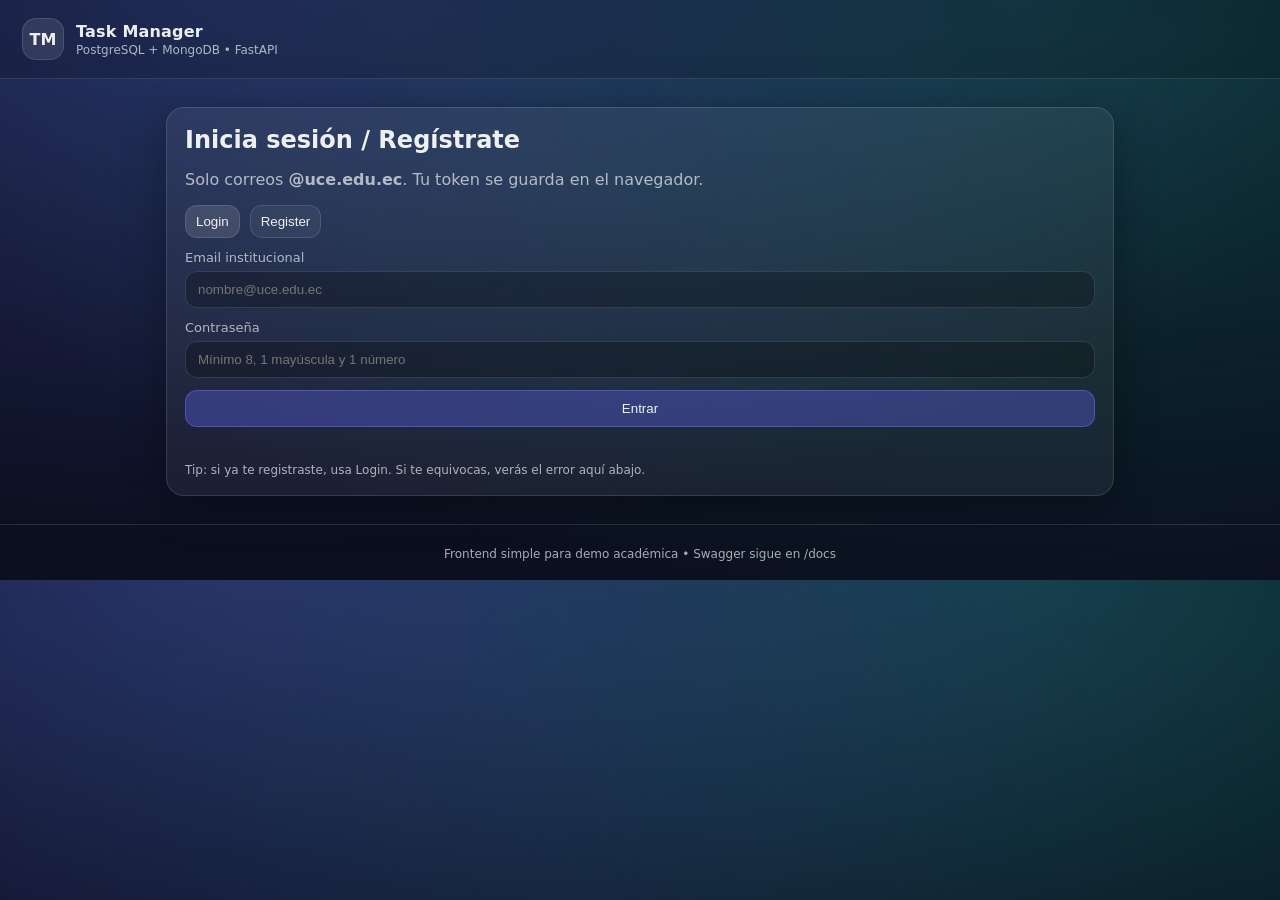
==== frontend/public/index.html @ 1be5b07d "Primer commit - proyecto inicial" ====
<!doctype html>
<!-- Documento HTML5 (doctype corto) -->

<html lang="es">
<!-- Idioma principal del documento: español (mejora accesibilidad/SEO) -->

<head>
  <meta charset="utf-8" />
  <!-- Codificación UTF-8 para soportar caracteres especiales (tildes, ñ, etc.) -->

  <meta name="viewport" content="width=device-width,initial-scale=1" />
  <!-- Hace el layout responsivo en móviles (escala inicial 1) -->

  <title>Task Manager</title>
  <!-- Título que aparece en la pestaña del navegador -->

  <link rel="stylesheet" href="styles.css" />
  <!-- Hoja de estilos principal -->
</head>

<body>
  <header class="topbar">
    <!-- Barra superior fija/encabezado de la app -->

    <div class="brand">
      <!-- Bloque de marca (logo + texto) -->

      <div class="logo">TM</div>
      <!-- Logo simple (iniciales) -->

      <div>
        <div class="title">Task Manager</div>
        <!-- Nombre de la aplicación -->

        <div class="subtitle">PostgreSQL + MongoDB • FastAPI</div>
        <!-- Subtítulo/stack tecnológico -->
      </div>
    </div>

    <div class="right">
      <!-- Área derecha del header (estado de sesión + botón salir) -->

      <div id="whoami" class="whoami"></div>
      <!-- Se llena por JS para mostrar info de sesión (email o "Sesión activa") -->

      <button id="logoutBtn" class="btn ghost hidden">Salir</button>
      <!-- Botón de logout (inicia oculto y se muestra tras login) -->
    </div>
  </header>

  <main class="container">
    <!-- Contenedor principal de la app -->

    <section id="authCard" class="card">
      <!-- Card/Sección de autenticación (login/registro) -->

      <h2>Inicia sesión / Regístrate</h2>
      <p class="muted">Solo correos <b>@uce.edu.ec</b>. Tu token se guarda en el navegador.</p>
      <!-- Mensaje informativo: validación de dominio y persistencia del token en localStorage -->

      <div class="tabs">
        <!-- Tabs para cambiar entre modo Login y Register (controlado por JS) -->

        <button id="tabLogin" class="tab active">Login</button>
        <!-- Tab de login (por defecto activo) -->

        <button id="tabRegister" class="tab">Register</button>
        <!-- Tab de registro -->
      </div>

      <form id="authForm" class="form">
        <!-- Formulario de autenticación; JS intercepta submit para llamar al backend -->

        <label>
          Email institucional
          <input id="email" type="email" placeholder="nombre@uce.edu.ec" required />
          <!-- Input email: required fuerza validación HTML5 básica -->
        </label>

        <label>
          Contraseña
          <input id="password" type="password" placeholder="Mínimo 8, 1 mayúscula y 1 número" required />
          <!-- Input password: required + placeholder con reglas esperadas -->
        </label>

        <button id="authSubmit" class="btn primary" type="submit">Entrar</button>
        <!-- Botón submit; el texto cambia según modo (Entrar / Crear cuenta) por JS -->
      </form>

      <div id="authMsg" class="msg"></div>
      <!-- Contenedor para mostrar mensajes de auth (errores/ok), seteado por JS -->

      <div class="hint">
        Tip: si ya te registraste, usa Login. Si te equivocas, verás el error aquí abajo.
      </div>
      <!-- Ayuda breve para el usuario -->
    </section>

    <section id="appCard" class="card hidden">
      <!-- Card/Sección principal de la app: tareas + reporte
           Inicia oculta (hidden) y se muestra al autenticarse -->

      <div class="row">
        <!-- Cabecera de la sección de tareas: título + acciones -->

        <h2>Mis tareas</h2>

        <div class="row-actions">
            <button id="refreshBtn" class="btn">Actualizar</button>
            <!-- Recarga tareas (GET /tasks) -->

            <button id="reportBtn" class="btn ghost">Ver reporte</button>
            <!-- Carga reporte combinado (GET /reports/tasks-with-last-change) -->

            <button id="printReportBtn" class="btn">Imprimir</button>
            <!-- Imprime el reporte (abre ventana nueva y llama window.print()) -->
        </div>
      </div>

      <form id="createForm" class="form grid">
        <!-- Formulario para crear tareas; JS intercepta submit y hace POST /tasks -->

        <label>
          Título
          <input id="newTitle" type="text" minlength="3" maxlength="80" placeholder="Ej: Entregar proyecto" required />
          <!-- Título con validación HTML: mínimo 3, máximo 80 -->
        </label>

        <label>
          Estado
          <select id="newStatus">
            <option value="PENDING">PENDING</option>
            <option value="IN_PROGRESS">IN_PROGRESS</option>
            <option value="DONE">DONE</option>
          </select>
          <!-- Estado inicial de la tarea (coincide con los Literals del backend) -->
        </label>

        <label class="span2">
          Descripción (opcional)
          <input id="newDesc" type="text" maxlength="300" placeholder="Ej: incluir docker-compose, backups y diagramas" />
          <!-- Descripción opcional (máx 300) -->
        </label>

        <button class="btn primary span2" type="submit">Crear tarea</button>
        <!-- Envía el formulario de creación -->
      </form>

      <div id="appMsg" class="msg"></div>
      <!-- Mensajes generales de la app (creación ok, errores, etc.) -->

      <div class="split">
        <!-- Layout dividido en dos columnas: lista de tareas y reporte -->

        <div>
          <h3 class="h3">Lista</h3>
          <div id="tasksList" class="list"></div>
          <!-- Contenedor donde JS renderiza la lista de tareas -->
        </div>

        <div>
          <h3 class="h3">Reporte combinado</h3>
          <p class="muted small">
            Este reporte mezcla tareas (Postgres) + último cambio (Mongo).
          </p>
          <!-- Descripción del reporte (origen de datos) -->

          <div id="reportBox" class="report"></div>
          <!-- Contenedor donde JS renderiza el reporte como tabla -->
        </div>
      </div>
    </section>
  </main>

  <footer class="footer">
    <!-- Pie de página simple -->

    <span class="muted small">Frontend simple para demo académica • Swagger sigue en /docs</span>
    <!-- Nota: la documentación del backend está disponible en /docs -->
  </footer>

  <script src="app.js"></script>
  <!-- Carga el script principal del frontend (maneja auth, tareas, reporte, etc.) -->
</body>
</html>
---- frontend/public/styles.css ----
:root {
  /* Variables CSS (design tokens) para mantener colores/sombras consistentes en toda la UI */
  --bg: #0b1020;                         /* Color base de fondo */
  --card: rgba(255,255,255,0.06);        /* Fondo semitransparente para cards */
  --card2: rgba(255,255,255,0.08);       /* Variante un poco más visible para items */
  --text: rgba(255,255,255,0.92);        /* Color principal del texto */
  --muted: rgba(255,255,255,0.65);       /* Texto secundario/atenuado */
  --border: rgba(255,255,255,0.12);      /* Color de bordes/lineas */
  --danger: #ff4d6d;                     /* Color para error/peligro */
  --ok: #34d399;                         /* Color para éxito/ok */
  --shadow: 0 12px 40px rgba(0,0,0,0.35);/* Sombra estándar para elevar cards */
}

* { box-sizing: border-box; }
/* box-sizing global para que padding/border no rompan anchos (más fácil maquetar) */

body {
  margin: 0; /* Elimina márgenes por defecto del navegador */
  font-family: ui-sans-serif, system-ui, -apple-system, Segoe UI, Roboto, Arial; /* Stack tipográfico moderno */
  background: radial-gradient(1200px 600px at 20% -10%, rgba(99,102,241,0.35), transparent),
              radial-gradient(1200px 600px at 80% 0%, rgba(16,185,129,0.25), transparent),
              var(--bg);
  /* Fondo: dos gradientes radiales decorativos + color base */
  color: var(--text); /* Color de texto global */
}

.topbar {
  display:flex; /* Layout horizontal */
  align-items:center; /* Centra verticalmente */
  justify-content:space-between; /* Separación marca izquierda vs acciones derecha */
  padding: 18px 22px; /* Espaciado interno */
  border-bottom: 1px solid var(--border); /* Línea inferior separadora */
  background: rgba(0,0,0,0.18); /* Fondo translúcido */
  backdrop-filter: blur(10px); /* Efecto vidrio (si el navegador lo soporta) */
  position: sticky; /* Se queda pegado arriba al hacer scroll */
  top: 0; /* Punto de anclaje sticky */
}

.brand { display:flex; gap: 12px; align-items:center; }
/* Contenedor marca: logo + textos, con separación y alineación */

.logo {
  width: 42px; height: 42px; /* Tamaño del logo */
  border-radius: 14px;       /* Esquinas redondeadas */
  display:grid; place-items:center; /* Centra contenido con grid */
  background: rgba(255,255,255,0.10); /* Fondo suave */
  border: 1px solid var(--border);    /* Borde sutil */
  font-weight: 800;                   /* Letras gruesas (TM) */
}

.title { font-weight: 800; letter-spacing: 0.2px; }
/* Título fuerte con leve tracking */

.subtitle { font-size: 12px; color: var(--muted); margin-top: 2px; }
/* Subtítulo pequeño y atenuado */

.right { display:flex; gap: 10px; align-items:center; }
/* Zona derecha del topbar: whoami + botón salir */

.whoami { color: var(--muted); font-size: 12px; }
/* Texto de sesión en estilo muted */

.container {
  max-width: 980px; /* Ancho máximo para no estirar demasiado en pantallas grandes */
  margin: 28px auto; /* Centrado con separación superior */
  padding: 0 16px;   /* Padding lateral para móviles */
}

.card {
  background: var(--card);            /* Fondo de card */
  border: 1px solid var(--border);    /* Borde sutil */
  border-radius: 18px;                /* Redondeo */
  padding: 18px;                      /* Espaciado interno */
  box-shadow: var(--shadow);          /* Sombra */
}

h2 { margin: 0 0 10px; }
/* Ajuste de margen para títulos h2 */

.h3 {
  margin: 12px 0 10px;
  font-size: 14px;
  color: var(--muted);
  letter-spacing: .6px;
  text-transform: uppercase;
}
/* Encabezado estilo "sección" (no es h3 semántico, es clase visual) */

.small { font-size: 12px; } /* Texto pequeño */
.muted { color: var(--muted); } /* Texto atenuado */
.hint { margin-top: 10px; color: var(--muted); font-size: 12px; } /* Texto de ayuda */

.tabs { display:flex; gap: 10px; margin: 12px 0; }
/* Contenedor de tabs (login/register) */

.tab {
  padding: 8px 10px;
  border-radius: 12px;
  border: 1px solid var(--border);
  background: rgba(255,255,255,0.06);
  color: var(--text);
  cursor: pointer;
}
/* Botón-tab base */

.tab.active { background: rgba(255,255,255,0.12); }
/* Estado activo del tab */

.form { display:flex; flex-direction: column; gap: 12px; margin-top: 10px; }
/* Formulario vertical por defecto */

.form.grid {
  display:grid;
  grid-template-columns: 1fr 220px;
  gap: 12px;
  align-items: end;
}
/* Formulario tipo grid (título + estado lado a lado; descripción/botón en span) */

label { display:flex; flex-direction: column; gap: 6px; font-size: 13px; color: var(--muted); }
/* Labels: apilan texto + input, y el texto es muted */

input, select {
  padding: 10px 12px;
  border-radius: 12px;
  border: 1px solid var(--border);
  background: rgba(0,0,0,0.25);
  color: var(--text);
  outline: none; /* Quita el outline por defecto (se reemplaza con border-color en focus) */
}

input:focus, select:focus { border-color: rgba(99,102,241,0.7); }
/* Feedback visual al enfocar inputs (borde violeta) */

.btn {
  padding: 10px 12px;
  border-radius: 12px;
  border: 1px solid var(--border);
  background: rgba(255,255,255,0.08);
  color: var(--text);
  cursor: pointer;
}
/* Botón base */

.btn:hover { background: rgba(255,255,255,0.12); }
/* Hover para botones */

.btn.primary { background: rgba(99,102,241,0.35); border-color: rgba(99,102,241,0.55); }
/* Botón principal (acciones importantes) */

.btn.primary:hover { background: rgba(99,102,241,0.50); }
/* Hover del botón principal */

.btn.ghost { background: transparent; }
/* Botón tipo ghost (sin fondo) */

.btn.danger { background: rgba(255,77,109,0.18); border-color: rgba(255,77,109,0.35); }
/* Botón de peligro (ej. eliminar) */

.btn.danger:hover { background: rgba(255,77,109,0.28); }
/* Hover del botón peligro */

.row { display:flex; align-items:center; justify-content:space-between; gap: 12px; }
/* Layout fila: título a la izquierda, acciones a la derecha */

.row-actions { display:flex; gap: 10px; }
/* Agrupación de botones en fila */

.msg { min-height: 18px; margin-top: 8px; font-size: 13px; }
/* Caja para mensajes: min-height evita saltos de layout cuando aparece/desaparece texto */

.msg.ok { color: var(--ok); }       /* Mensaje de éxito */
.msg.err { color: var(--danger); }  /* Mensaje de error */

.hidden { display:none !important; }
/* Clase utilitaria para ocultar elementos (usada por JS para alternar vistas) */

.split {
  display:grid;
  grid-template-columns: 1.2fr 0.8fr;
  gap: 14px;
  margin-top: 16px;
}
/* Layout de dos columnas: lista (más ancha) y reporte (más angosta) */

.list { display:flex; flex-direction: column; gap: 10px; }
/* Contenedor de lista (items apilados) */

.item {
  background: var(--card2);
  border: 1px solid var(--border);
  border-radius: 16px;
  padding: 12px;
}
/* Caja de cada tarea */

.item-top { display:flex; justify-content: space-between; gap: 10px; }
/* Cabecera del item: info izquierda, badge derecha */

.item-title { font-weight: 800; }
/* Título fuerte dentro de la tarea */

.item-meta { color: var(--muted); font-size: 12px; margin-top: 2px; }
/* Descripción/metadata de la tarea */

.item-actions { display:flex; flex-wrap: wrap; gap: 8px; margin-top: 10px; }
/* Botonera por tarea (cambia estado / eliminar), con wrap para pantallas pequeñas */

.badge {
  font-size: 12px;
  padding: 4px 8px;
  border-radius: 999px;
  border: 1px solid var(--border);
  color: var(--muted);
  background: rgba(0,0,0,0.20);
}
/* Badge/píldora para estado */

.report {
  background: rgba(0,0,0,0.22);
  border: 1px dashed var(--border);
  border-radius: 16px;
  padding: 12px;
  min-height: 120px;
  color: var(--muted);
  font-size: 13px;
  overflow: auto;        /* Permite scroll si el reporte es grande */
  white-space: pre-wrap; /* Mantiene saltos de línea/espacios si hay contenido tipo texto */
}
/* Contenedor del reporte */

.span2 { grid-column: span 2; }
/* Utilidad para que un elemento ocupe dos columnas en el form grid */

.footer {
  text-align: center;
  padding: 18px;
  border-top: 1px solid var(--border);
  color: var(--muted);
}
/* Pie de página */

@media (max-width: 860px) {
  /* Responsivo: en pantallas pequeñas apila todo en una sola columna */
  .split { grid-template-columns: 1fr; }
  .form.grid { grid-template-columns: 1fr; }
  .span2 { grid-column: span 1; }
}

.rtable {
  width: 100%;
  border-collapse: collapse;
  font-size: 13px;
}
/* Tabla del reporte: ocupa todo el ancho y colapsa bordes */

.rtable th, .rtable td {
  border-bottom: 1px solid var(--border);
  padding: 8px 6px;
  text-align: left;
  vertical-align: top;
}
/* Celdas con borde inferior y padding */

.rtable th {
  color: var(--muted);
  font-size: 12px;
  letter-spacing: .3px;
}
/* Encabezados de tabla con estilo muted */

.rtable tr:hover td {
  background: rgba(255,255,255,0.04);
}
/* Hover en filas para mejorar lectura al pasar el mouse */
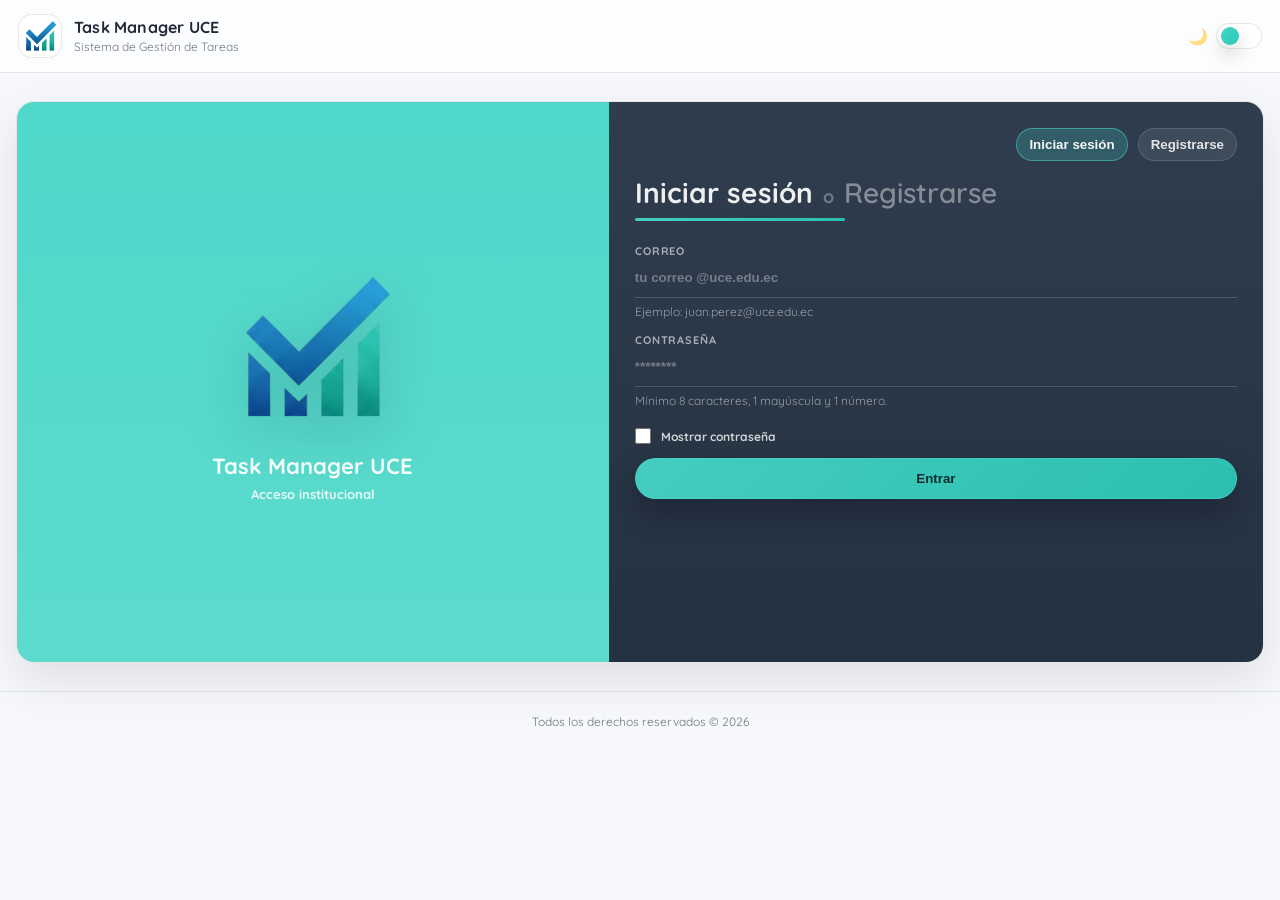
==== commit 294c8d83: "ui(frontends): unify Web A/B theme + responsive dashboard; add logos; compose tweaks" ====
--- a/frontend/public/index.html
+++ b/frontend/public/index.html
@@ -1,185 +1,215 @@
 <!doctype html>
-<!-- Documento HTML5 (doctype corto) -->
-
 <html lang="es">
-<!-- Idioma principal del documento: español (mejora accesibilidad/SEO) -->
-
 <head>
   <meta charset="utf-8" />
-  <!-- Codificación UTF-8 para soportar caracteres especiales (tildes, ñ, etc.) -->
-
   <meta name="viewport" content="width=device-width,initial-scale=1" />
-  <!-- Hace el layout responsivo en móviles (escala inicial 1) -->
-
-  <title>Task Manager</title>
-  <!-- Título que aparece en la pestaña del navegador -->
-
+  <title>Task Manager UCE</title>
   <link rel="stylesheet" href="styles.css" />
-  <!-- Hoja de estilos principal -->
 </head>
 
 <body>
   <header class="topbar">
-    <!-- Barra superior fija/encabezado de la app -->
-
     <div class="brand">
-      <!-- Bloque de marca (logo + texto) -->
-
-      <div class="logo">TM</div>
-      <!-- Logo simple (iniciales) -->
-
-      <div>
-        <div class="title">Task Manager</div>
-        <!-- Nombre de la aplicación -->
-
-        <div class="subtitle">PostgreSQL + MongoDB • FastAPI</div>
-        <!-- Subtítulo/stack tecnológico -->
+      <img class="brand-logo img-logo" src="logo.png" alt="Logo" />
+      <div class="brand-text">
+        <div class="title">Task Manager UCE</div>
+        <div class="subtitle">Sistema de Gestión de Tareas</div>
       </div>
     </div>
 
     <div class="right">
-      <!-- Área derecha del header (estado de sesión + botón salir) -->
+      <!-- Theme toggle -->
+      <div class="theme-toggle" title="Cambiar tema">
+        <span class="theme-label" aria-hidden="true">🌙</span>
+        <button id="themeToggle" class="switch" type="button" aria-label="Cambiar tema" aria-pressed="false">
+          <span class="switch-knob"></span>
+        </button>
+      </div>
 
       <div id="whoami" class="whoami"></div>
-      <!-- Se llena por JS para mostrar info de sesión (email o "Sesión activa") -->
-
-      <button id="logoutBtn" class="btn ghost hidden">Salir</button>
-      <!-- Botón de logout (inicia oculto y se muestra tras login) -->
+      <button id="logoutBtn" class="btn ghost hidden" type="button">Salir</button>
     </div>
   </header>
 
+  <!-- Toast notifications -->
+  <div id="toastHost" class="toast-host" aria-live="polite" aria-atomic="true"></div>
+
+  <!-- Modal (reemplaza confirm() del navegador) -->
+  <div id="modalOverlay" class="modal-overlay hidden" role="dialog" aria-modal="true" aria-hidden="true">
+    <div class="modal">
+      <div class="modal-head">
+        <div class="modal-title" id="modalTitle">Confirmar</div>
+        <button id="modalClose" class="icon-btn" type="button" aria-label="Cerrar">✕</button>
+      </div>
+      <div class="modal-body" id="modalBody">¿Seguro?</div>
+      <div class="modal-actions">
+        <button id="modalCancel" class="btn" type="button">Cancelar</button>
+        <button id="modalOk" class="btn danger" type="button">Eliminar</button>
+      </div>
+    </div>
+  </div>
+
   <main class="container">
-    <!-- Contenedor principal de la app -->
-
-    <section id="authCard" class="card">
-      <!-- Card/Sección de autenticación (login/registro) -->
-
-      <h2>Inicia sesión / Regístrate</h2>
-      <p class="muted">Solo correos <b>@uce.edu.ec</b>. Tu token se guarda en el navegador.</p>
-      <!-- Mensaje informativo: validación de dominio y persistencia del token en localStorage -->
-
-      <div class="tabs">
-        <!-- Tabs para cambiar entre modo Login y Register (controlado por JS) -->
-
-        <button id="tabLogin" class="tab active">Login</button>
-        <!-- Tab de login (por defecto activo) -->
-
-        <button id="tabRegister" class="tab">Register</button>
-        <!-- Tab de registro -->
-      </div>
-
-      <form id="authForm" class="form">
-        <!-- Formulario de autenticación; JS intercepta submit para llamar al backend -->
-
-        <label>
-          Email institucional
-          <input id="email" type="email" placeholder="nombre@uce.edu.ec" required />
-          <!-- Input email: required fuerza validación HTML5 básica -->
+    <!-- AUTH -->
+    <section id="authCard" class="auth-shell">
+      <!-- LEFT: logo centrado -->
+      <aside class="auth-left">
+        <div class="left-center">
+          <img class="left-logo" src="logo.png" alt="Task Manager UCE" />
+          <div class="left-name">Task Manager UCE</div>
+          <div class="left-tag">Acceso institucional</div>
+        </div>
+      </aside>
+
+      <!-- RIGHT: login -->
+      <section class="auth-right">
+        <div class="auth-top-actions">
+          <button id="tabLoginTop" class="top-pill active" type="button">Iniciar sesión</button>
+          <button id="tabRegisterTop" class="top-pill" type="button">Registrarse</button>
+        </div>
+
+        <div class="auth-head">
+          <div class="auth-head-title" id="authHeadTitle">
+            <span id="signinLabel" class="auth-head-strong">Iniciar sesión</span>
+            <span class="auth-head-sep">o</span>
+            <span id="signupLabel" class="auth-head-muted">Registrarse</span>
+          </div>
+
+          <!-- underline dinámica -->
+          <div class="auth-underline-wrap">
+            <div id="authUnderline" class="auth-underline" aria-hidden="true"></div>
+          </div>
+        </div>
+
+        <!-- Tabs legacy (solo para compatibilidad de ids; 100% ocultos) -->
+        <div class="sr-only" aria-hidden="true">
+          <button id="tabLogin" class="tab active" type="button">Login</button>
+          <button id="tabRegister" class="tab" type="button">Registro</button>
+        </div>
+
+        <form id="authForm" class="form auth-form" novalidate>
+          <label class="field">
+            <span class="field-label">CORREO</span>
+            <input id="email" type="email" placeholder="tu correo @uce.edu.ec" autocomplete="email" />
+            <div class="field-hint" id="emailHint">Ejemplo: juan.perez@uce.edu.ec</div>
+          </label>
+
+          <label class="field">
+            <span class="field-label">CONTRASEÑA</span>
+            <input id="password" type="password" placeholder="********" autocomplete="current-password" />
+            <div class="field-hint" id="passHint">Mínimo 8 caracteres, 1 mayúscula y 1 número.</div>
+          </label>
+
+          <!-- Mostrar contraseña alineado izquierda -->
+          <label class="showpass-row" for="showPass">
+            <input id="showPass" type="checkbox" />
+            <span>Mostrar contraseña</span>
+          </label>
+
+
+          <button id="authSubmit" class="btn primary pill full" type="submit">
+            <span class="btn-text">Entrar</span>
+            <span class="spinner" aria-hidden="true"></span>
+          </button>
+
+          <div id="authMsg" class="msg" role="status" aria-live="polite"></div>
+        </form>
+      </section>
+    </section>
+
+    <!-- APP -->
+    <section id="appCard" class="card hidden">
+      <div class="row">
+        <div>
+          <h2 class="card-title">Mis tareas</h2>
+          <div class="muted small">Crea, actualiza, elimina y revisa el reporte combinado.</div>
+        </div>
+
+        <div class="row-actions">
+          <button id="refreshBtn" class="btn primary" type="button">
+            <span class="btn-text">Actualizar</span>
+            <span class="spinner" aria-hidden="true"></span>
+          </button>
+
+          <button id="reportBtn" class="btn" type="button">
+            <span class="btn-text">Ver reporte</span>
+            <span class="spinner" aria-hidden="true"></span>
+          </button>
+
+          <button id="printReportBtn" class="btn ghost" type="button">Imprimir</button>
+          <button id="goSSOBtn" class="btn ghost" type="button">Ir a Web B (SSO)</button>
+        </div>
+      </div>
+
+      <form id="createForm" class="form grid" novalidate>
+        <label class="tfield">
+          <span class="tlabel">Título</span>
+          <input id="newTitle" type="text" minlength="3" maxlength="80" placeholder="Ej: Entregar proyecto" />
+          <div class="field-hint">Mínimo 3 caracteres, máximo 80.</div>
         </label>
 
-        <label>
-          Contraseña
-          <input id="password" type="password" placeholder="Mínimo 8, 1 mayúscula y 1 número" required />
-          <!-- Input password: required + placeholder con reglas esperadas -->
-        </label>
-
-        <button id="authSubmit" class="btn primary" type="submit">Entrar</button>
-        <!-- Botón submit; el texto cambia según modo (Entrar / Crear cuenta) por JS -->
-      </form>
-
-      <div id="authMsg" class="msg"></div>
-      <!-- Contenedor para mostrar mensajes de auth (errores/ok), seteado por JS -->
-
-      <div class="hint">
-        Tip: si ya te registraste, usa Login. Si te equivocas, verás el error aquí abajo.
-      </div>
-      <!-- Ayuda breve para el usuario -->
-    </section>
-
-    <section id="appCard" class="card hidden">
-      <!-- Card/Sección principal de la app: tareas + reporte
-           Inicia oculta (hidden) y se muestra al autenticarse -->
-
-      <div class="row">
-        <!-- Cabecera de la sección de tareas: título + acciones -->
-
-        <h2>Mis tareas</h2>
-
-        <div class="row-actions">
-            <button id="refreshBtn" class="btn">Actualizar</button>
-            <!-- Recarga tareas (GET /tasks) -->
-
-            <button id="reportBtn" class="btn ghost">Ver reporte</button>
-            <!-- Carga reporte combinado (GET /reports/tasks-with-last-change) -->
-
-            <button id="printReportBtn" class="btn">Imprimir</button>
-            <!-- Imprime el reporte (abre ventana nueva y llama window.print()) -->
-        </div>
-      </div>
-
-      <form id="createForm" class="form grid">
-        <!-- Formulario para crear tareas; JS intercepta submit y hace POST /tasks -->
-
-        <label>
-          Título
-          <input id="newTitle" type="text" minlength="3" maxlength="80" placeholder="Ej: Entregar proyecto" required />
-          <!-- Título con validación HTML: mínimo 3, máximo 80 -->
-        </label>
-
-        <label>
-          Estado
+        <label class="tfield">
+          <span class="tlabel">Estado</span>
           <select id="newStatus">
             <option value="PENDING">PENDING</option>
             <option value="IN_PROGRESS">IN_PROGRESS</option>
             <option value="DONE">DONE</option>
           </select>
-          <!-- Estado inicial de la tarea (coincide con los Literals del backend) -->
+          <div class="field-hint">Define el estado inicial.</div>
         </label>
 
-        <label class="span2">
-          Descripción (opcional)
-          <input id="newDesc" type="text" maxlength="300" placeholder="Ej: incluir docker-compose, backups y diagramas" />
-          <!-- Descripción opcional (máx 300) -->
+        <label class="tfield span2">
+          <span class="tlabel">Descripción (opcional)</span>
+          <input id="newDesc" type="text" maxlength="300" placeholder="Ej: docker-compose, backups y diagramas" />
+          <div class="field-hint">Máximo 300 caracteres.</div>
         </label>
 
-        <button class="btn primary span2" type="submit">Crear tarea</button>
-        <!-- Envía el formulario de creación -->
+        <button id="createBtn" class="btn primary pill span2" type="submit">
+          <span class="btn-text">Crear tarea</span>
+          <span class="spinner" aria-hidden="true"></span>
+        </button>
       </form>
 
-      <div id="appMsg" class="msg"></div>
-      <!-- Mensajes generales de la app (creación ok, errores, etc.) -->
+      <div id="appMsg" class="msg" role="status" aria-live="polite"></div>
 
       <div class="split">
-        <!-- Layout dividido en dos columnas: lista de tareas y reporte -->
-
         <div>
-          <h3 class="h3">Lista</h3>
+          <div class="section-title">
+            <h3 class="h3">Lista</h3>
+            <div class="chip">Live updates (WS)</div>
+          </div>
           <div id="tasksList" class="list"></div>
-          <!-- Contenedor donde JS renderiza la lista de tareas -->
         </div>
 
         <div>
-          <h3 class="h3">Reporte combinado</h3>
+          <div class="section-title">
+            <h3 class="h3">Reporte combinado</h3>
+            <div class="chip">Postgres + Mongo</div>
+          </div>
+
           <p class="muted small">
             Este reporte mezcla tareas (Postgres) + último cambio (Mongo).
           </p>
-          <!-- Descripción del reporte (origen de datos) -->
-
-          <div id="reportBox" class="report"></div>
-          <!-- Contenedor donde JS renderiza el reporte como tabla -->
+
+          <div id="reportBox" class="report">
+            <div class="empty">
+              <div class="empty-ico">📊</div>
+              <div>
+                <div class="empty-title">Aún no hay reporte</div>
+                <div class="empty-sub">Presiona <b>Ver reporte</b> para cargarlo.</div>
+              </div>
+            </div>
+          </div>
         </div>
       </div>
     </section>
   </main>
+  
 
   <footer class="footer">
-    <!-- Pie de página simple -->
-
-    <span class="muted small">Frontend simple para demo académica • Swagger sigue en /docs</span>
-    <!-- Nota: la documentación del backend está disponible en /docs -->
+    <span class="muted small">Todos los derechos reservados © 2026</span>
   </footer>
 
   <script src="app.js"></script>
-  <!-- Carga el script principal del frontend (maneja auth, tareas, reporte, etc.) -->
 </body>
 </html>
--- a/frontend/public/styles.css
+++ b/frontend/public/styles.css
@@ -1,275 +1,977 @@
-:root {
-  /* Variables CSS (design tokens) para mantener colores/sombras consistentes en toda la UI */
-  --bg: #0b1020;                         /* Color base de fondo */
-  --card: rgba(255,255,255,0.06);        /* Fondo semitransparente para cards */
-  --card2: rgba(255,255,255,0.08);       /* Variante un poco más visible para items */
-  --text: rgba(255,255,255,0.92);        /* Color principal del texto */
-  --muted: rgba(255,255,255,0.65);       /* Texto secundario/atenuado */
-  --border: rgba(255,255,255,0.12);      /* Color de bordes/lineas */
-  --danger: #ff4d6d;                     /* Color para error/peligro */
-  --ok: #34d399;                         /* Color para éxito/ok */
-  --shadow: 0 12px 40px rgba(0,0,0,0.35);/* Sombra estándar para elevar cards */
-}
-
-* { box-sizing: border-box; }
-/* box-sizing global para que padding/border no rompan anchos (más fácil maquetar) */
-
-body {
-  margin: 0; /* Elimina márgenes por defecto del navegador */
-  font-family: ui-sans-serif, system-ui, -apple-system, Segoe UI, Roboto, Arial; /* Stack tipográfico moderno */
-  background: radial-gradient(1200px 600px at 20% -10%, rgba(99,102,241,0.35), transparent),
-              radial-gradient(1200px 600px at 80% 0%, rgba(16,185,129,0.25), transparent),
-              var(--bg);
-  /* Fondo: dos gradientes radiales decorativos + color base */
-  color: var(--text); /* Color de texto global */
-}
-
-.topbar {
-  display:flex; /* Layout horizontal */
-  align-items:center; /* Centra verticalmente */
-  justify-content:space-between; /* Separación marca izquierda vs acciones derecha */
-  padding: 18px 22px; /* Espaciado interno */
-  border-bottom: 1px solid var(--border); /* Línea inferior separadora */
-  background: rgba(0,0,0,0.18); /* Fondo translúcido */
-  backdrop-filter: blur(10px); /* Efecto vidrio (si el navegador lo soporta) */
-  position: sticky; /* Se queda pegado arriba al hacer scroll */
-  top: 0; /* Punto de anclaje sticky */
-}
-
-.brand { display:flex; gap: 12px; align-items:center; }
-/* Contenedor marca: logo + textos, con separación y alineación */
-
-.logo {
-  width: 42px; height: 42px; /* Tamaño del logo */
-  border-radius: 14px;       /* Esquinas redondeadas */
-  display:grid; place-items:center; /* Centra contenido con grid */
-  background: rgba(255,255,255,0.10); /* Fondo suave */
-  border: 1px solid var(--border);    /* Borde sutil */
-  font-weight: 800;                   /* Letras gruesas (TM) */
-}
-
-.title { font-weight: 800; letter-spacing: 0.2px; }
-/* Título fuerte con leve tracking */
-
-.subtitle { font-size: 12px; color: var(--muted); margin-top: 2px; }
-/* Subtítulo pequeño y atenuado */
-
-.right { display:flex; gap: 10px; align-items:center; }
-/* Zona derecha del topbar: whoami + botón salir */
-
-.whoami { color: var(--muted); font-size: 12px; }
-/* Texto de sesión en estilo muted */
-
-.container {
-  max-width: 980px; /* Ancho máximo para no estirar demasiado en pantallas grandes */
-  margin: 28px auto; /* Centrado con separación superior */
-  padding: 0 16px;   /* Padding lateral para móviles */
-}
-
-.card {
-  background: var(--card);            /* Fondo de card */
-  border: 1px solid var(--border);    /* Borde sutil */
-  border-radius: 18px;                /* Redondeo */
-  padding: 18px;                      /* Espaciado interno */
-  box-shadow: var(--shadow);          /* Sombra */
-}
-
-h2 { margin: 0 0 10px; }
-/* Ajuste de margen para títulos h2 */
-
-.h3 {
-  margin: 12px 0 10px;
-  font-size: 14px;
+@import url('https://fonts.googleapis.com/css2?family=Quicksand:wght@300;400;500;600;700&display=swap');
+
+:root{
+  --radius: 18px;
+
+  /* Light theme (default) */
+  --bg: #F6F8FB;
+  --surface: #FFFFFF;
+  --text: rgba(15,23,42,0.92);
+  --muted: rgba(15,23,42,0.58);
+  --border: rgba(15,23,42,0.10);
+  --shadow: 0 18px 50px rgba(2,8,23,0.10);
+
+  /* Login right palette */
+  --slate: #2F3D4E;
+  --slate2: #243140;
+  --line: rgba(255,255,255,0.16);
+
+  /* Accent */
+  --accent: #46D6C7;
+  --accent2: #2BC7B8;
+
+  --danger: #ff4d6d;
+  --ok: #22c55e;
+  --focus: rgba(70,214,199,.35);
+
+  --btnHover: rgba(255,255,255,0.12);
+  --btnBg: rgba(255,255,255,0.08);
+}
+
+:root[data-theme="dark"]{
+  --bg: #070A10;
+  --surface: rgba(255,255,255,0.06);
+  --text: rgba(255,255,255,0.92);
+  --muted: rgba(255,255,255,0.65);
+  --border: rgba(255,255,255,0.12);
+  --shadow: 0 18px 60px rgba(0,0,0,0.45);
+
+  --slate: #192433;
+  --slate2:#0E1622;
+  --line: rgba(255,255,255,0.14);
+
+  --focus: rgba(70,214,199,.22);
+
+  --btnHover: rgba(255,255,255,0.14);
+  --btnBg: rgba(255,255,255,0.10);
+}
+
+*{ box-sizing: border-box; }
+
+body{
+  margin:0;
+  font-family: "Quicksand", ui-sans-serif, system-ui, -apple-system, Segoe UI, Roboto, Arial;
+  background: var(--bg);
+  color: var(--text);
+}
+
+/* ---------- Topbar ---------- */
+.topbar{
+  display:flex;
+  align-items:center;
+  justify-content:space-between;
+  padding: 14px 18px;
+  border-bottom: 1px solid var(--border);
+  background: rgba(255,255,255,0.70);
+  backdrop-filter: blur(10px);
+  position: sticky;
+  top:0;
+  z-index: 10;
+}
+:root[data-theme="dark"] .topbar{ background: rgba(0,0,0,0.22); }
+
+.brand{
+  display:flex;
+  gap: 12px;
+  align-items:center;
+}
+
+.brand-logo{
+  width: 44px;
+  height: 44px;
+  border-radius: 14px;
+  border: 1px solid var(--border);
+  background: rgba(255,255,255,0.70);
+}
+:root[data-theme="dark"] .brand-logo{ background: rgba(255,255,255,0.04); }
+
+.img-logo{ object-fit: contain; padding: 3px; }
+
+.brand-text{ line-height: 1.1; }
+.title{ font-weight: 800; letter-spacing: .2px; }
+.subtitle{ font-size: 12px; color: var(--muted); margin-top: 4px; }
+
+.right{
+  display:flex;
+  gap: 12px;
+  align-items:center;
+}
+
+.whoami{
+  font-size: 12px;
   color: var(--muted);
-  letter-spacing: .6px;
-  text-transform: uppercase;
-}
-/* Encabezado estilo "sección" (no es h3 semántico, es clase visual) */
-
-.small { font-size: 12px; } /* Texto pequeño */
-.muted { color: var(--muted); } /* Texto atenuado */
-.hint { margin-top: 10px; color: var(--muted); font-size: 12px; } /* Texto de ayuda */
-
-.tabs { display:flex; gap: 10px; margin: 12px 0; }
-/* Contenedor de tabs (login/register) */
-
-.tab {
-  padding: 8px 10px;
+  padding: 7px 10px;
+  border-radius: 999px;
+  border: 1px solid var(--border);
+  background: rgba(255,255,255,0.70);
+  max-width: 320px;
+  overflow:hidden;
+  text-overflow: ellipsis;
+  white-space: nowrap;
+
+
+}
+.whoami:empty{ display:none; }
+:root[data-theme="dark"] .whoami{ background: rgba(0,0,0,0.16); }
+
+/* Theme switch */
+.theme-toggle{
+  display:flex;
+  align-items:center;
+  gap: 8px;
+  color: var(--muted);
+  font-weight: 700;
+}
+.switch{
+  width: 46px;
+  height: 26px;
+  border-radius: 999px;
+  border: 1px solid var(--border);
+  background: rgba(255,255,255,0.75);
+  position: relative;
+  cursor: pointer;
+  padding: 0;
+}
+:root[data-theme="dark"] .switch{ background: rgba(0,0,0,0.22); }
+
+.switch-knob{
+  position:absolute;
+  top: 50%;
+  left: 4px;
+  transform: translateY(-50%);
+  width: 18px;
+  height: 18px;
+  border-radius: 999px;
+  background: linear-gradient(135deg, var(--accent), var(--accent2));
+  box-shadow: 0 10px 18px rgba(2,8,23,0.18);
+  transition: left .18s ease;
+}
+:root[data-theme="dark"] .switch-knob{ left: 24px; }
+
+/* ---------- Layout ---------- */
+.container{
+  max-width: 1280px; /* o 1350px si lo quieres más ancho */
+  margin: 28px auto;
+  padding: 0 16px;
+}
+
+.footer{
+  text-align: center;
+  padding: 18px;
+  border-top: 1px solid var(--border);
+  color: var(--muted);
+}
+
+/* ---------- AUTH Shell ---------- */
+.auth-shell{
+  display:grid;
+  grid-template-columns: 0.95fr 1.05fr;
+  border-radius: 18px;
+  overflow: hidden;
+  box-shadow: var(--shadow);
+  border: 1px solid var(--border);
+  background: var(--surface);
+  animation: authEnter .28s ease both;
+}
+@keyframes authEnter{
+  from{ opacity: 0; transform: translateY(10px); }
+  to{ opacity: 1; transform: translateY(0); }
+}
+
+/* Left mint */
+.auth-left{
+  background: linear-gradient(180deg, rgba(70,214,199,0.95), rgba(70,214,199,0.88));
+  min-height: 560px;
+  display:flex;
+  align-items:center;
+  justify-content:center;
+}
+.left-center{ text-align:center; padding: 26px; }
+.left-logo{
+  width: 170px; height: 170px;
+  object-fit: contain;
+  filter: drop-shadow(0 18px 30px rgba(2,8,23,0.18));
+}
+.left-name{
+  margin-top: 16px;
+  font-size: 22px;
+  font-weight: 800;
+  color: rgba(255,255,255,0.95);
+}
+.left-tag{
+  margin-top: 6px;
+  font-size: 13px;
+  font-weight: 700;
+  color: rgba(255,255,255,0.90);
+  opacity: .92;
+}
+
+/* Right slate */
+.auth-right{
+  background: linear-gradient(180deg, var(--slate), var(--slate2));
+  padding: 26px 26px 22px;
+  color: rgba(255,255,255,0.92);
+  position: relative;
+}
+
+/* top pills */
+.auth-top-actions{
+  display:flex;
+  justify-content:flex-end;
+  gap: 10px;
+  margin-bottom: 14px;
+  flex-wrap: wrap;
+}
+.top-pill{
+  border: 1px solid rgba(255,255,255,0.14);
+  background: rgba(255,255,255,0.08);
+  color: rgba(255,255,255,0.86);
+  padding: 8px 12px;
+  border-radius: 999px;
+  font-weight: 800;
+  cursor:pointer;
+  transition: background .15s ease, transform .08s ease, border-color .15s ease, filter .15s ease;
+}
+.top-pill:hover{
+  background: rgba(255,255,255,0.12);
+  filter: brightness(1.02);
+}
+.top-pill:active{ transform: translateY(1px); }
+.top-pill.active{
+  border-color: rgba(70,214,199,0.55);
+  background: rgba(70,214,199,0.22);
+  color: rgba(255,255,255,0.95);
+}
+
+/* headline */
+.auth-head-title{
+  display:flex;
+  gap: 10px;
+  align-items: baseline;
+  font-size: 28px;
+  font-weight: 700;
+  margin-top: 6px;
+  flex-wrap: wrap;
+}
+.auth-head-muted{ opacity: .45; font-weight: 600; }
+.auth-head-strong{ opacity: 1; font-weight: 900; }
+.auth-head-sep{ opacity: .35; font-size: 18px; font-weight: 700; }
+
+/* underline dynamic */
+.auth-underline-wrap{
+  position: relative;
+  height: 8px;
+  margin-top: 8px;
+}
+.auth-underline{
+  position: absolute;
+  left: 0;
+  top: 0;
+  height: 3px;
+  border-radius: 999px;
+  background: linear-gradient(90deg, var(--accent), var(--accent2));
+  width: 80px;
+  transform: translateX(0);
+  transition: transform .18s ease, width .18s ease;
+  opacity: .95;
+}
+
+/* form */
+.form{
+  display:flex;
+  flex-direction: column;
+  gap: 14px;
+  margin-top: 18px;
+}
+
+.field-label{
+  display:block;
+  font-size: 11px;
+  letter-spacing: .9px;
+  font-weight: 900;
+  opacity: .65;
+}
+
+.field-hint{
+  color: rgba(255,255,255,0.52);
+  font-size: 12px;
+  margin-top: 6px;
+}
+
+/* underline inputs (login) */
+.auth-form input{
+  width: 100%;
+  padding: 12px 0;
+  border: none;
+  border-bottom: 1px solid var(--line);
+  background: transparent;
+  color: rgba(255,255,255,0.92);
+  outline: none;
+  transition: border-color .15s ease, box-shadow .15s ease;
+  font-weight: 700;
+}
+
+.auth-form input::placeholder{
+  color: rgba(255,255,255,0.35);
+  font-weight: 600;
+}
+
+.auth-form input:focus{
+  border-bottom-color: rgba(70,214,199,0.70);
+  box-shadow: 0 10px 22px rgba(70,214,199,0.10);
+}
+
+.input-err{
+  border-bottom-color: rgba(255,77,109,0.90) !important;
+  box-shadow: 0 10px 22px rgba(255,77,109,0.12) !important;
+}
+
+/* Chrome autofill white box fix */
+input:-webkit-autofill,
+input:-webkit-autofill:hover,
+input:-webkit-autofill:focus{
+  -webkit-text-fill-color: rgba(255,255,255,0.92);
+  transition: background-color 9999s ease-in-out 0s;
+  box-shadow: 0 0 0px 1000px rgba(0,0,0,0.18) inset;
+  border-bottom: 1px solid var(--line);
+}
+:root[data-theme="dark"] input:-webkit-autofill{
+  box-shadow: 0 0 0px 1000px rgba(0,0,0,0.22) inset;
+}
+
+/* show pass */
+.row-inline{
+  display:flex;
+  align-items:center;
+  gap: 10px;
+  flex-direction: row;
+  color: rgba(255,255,255,0.78);
+  font-size: 12px;
+  font-weight: 800;
+}
+/* Mostrar contraseña - alineado abajo a la izquierda */
+.showpass-row{
+  display: inline-flex;
+  align-items: center;
+  gap: 10px;
+  justify-content: flex-start;
+  width: fit-content;
+  margin-top: 6px;      /* separación del input password */
+  color: rgba(255,255,255,0.78);
+  font-size: 12px;
+  font-weight: 800;
+  cursor: pointer;
+  user-select: none;
+}
+
+.showpass-row input{
+  width: 16px;
+  height: 16px;
+  margin: 0;
+}
+
+.showpass{
+  justify-content: flex-start;
+  margin-top: -2px;
+}
+
+/* Buttons */
+.btn{
+  padding: 11px 14px;
   border-radius: 12px;
   border: 1px solid var(--border);
-  background: rgba(255,255,255,0.06);
+  background: rgba(255,255,255,0.70);
   color: var(--text);
-  cursor: pointer;
-}
-/* Botón-tab base */
-
-.tab.active { background: rgba(255,255,255,0.12); }
-/* Estado activo del tab */
-
-.form { display:flex; flex-direction: column; gap: 12px; margin-top: 10px; }
-/* Formulario vertical por defecto */
-
-.form.grid {
+  cursor:pointer;
+  transition: transform .08s ease, background .15s ease, border-color .15s ease, filter .15s ease;
+  font-weight: 900;
+  display:inline-flex;
+  align-items:center;
+  justify-content:center;
+  gap: 10px;
+}
+:root[data-theme="dark"] .btn{
+  background: var(--btnBg);
+  border-color: rgba(255,255,255,0.14);
+  color: rgba(255,255,255,0.92);
+}
+
+/* ✅ Hover turquesa para botones "normales" */
+.btn:hover{
+  border-color: rgba(70,214,199,0.55);
+  background: rgba(70,214,199,0.18);
+  color: var(--text);
+  filter: none;
+}
+:root[data-theme="dark"] .btn:hover{
+  border-color: rgba(70,214,199,0.55);
+  background: rgba(70,214,199,0.18);
+  color: rgba(255,255,255,0.95);
+}
+
+
+.btn:active{ transform: translateY(1px); }
+.btn[disabled]{ opacity: .55; cursor: not-allowed; }
+
+.btn.ghost{
+  background: transparent;
+  border-color: var(--border);
+}
+:root[data-theme="dark"] .btn.ghost{
+  background: rgba(255,255,255,0.04);
+  border-color: rgba(255,255,255,0.14);
+}
+
+
+.btn.primary{
+  border-color: rgba(70,214,199,0.55);
+  background: linear-gradient(135deg, rgba(70,214,199,0.95), rgba(43,199,184,0.95));
+  color: rgba(10,14,20,0.85);
+  box-shadow: 0 14px 30px rgba(2,8,23,0.28);
+}
+:root[data-theme="dark"] .btn.primary{
+  color: rgba(10,14,20,0.90);
+}
+
+/* ✅ Botón principal del login: hover estilo "pill" (mismo look que Iniciar sesión/Registrarse) */
+.auth-right .btn.primary:hover{
+  background: rgba(70,214,199,0.22);
+  border-color: rgba(70,214,199,0.55);
+  color: rgba(255,255,255,0.95);
+  box-shadow: 0 16px 34px rgba(2,8,23,0.35);
+  transform: translateY(-1px);
+}
+.auth-right .btn.primary:active{
+  transform: translateY(0px);
+}
+
+
+.btn.primary:hover{ filter: brightness(1.05); }
+
+.btn.danger{
+  border-color: rgba(255,77,109,0.45);
+  background: rgba(255,77,109,0.14);
+  color: rgba(255,255,255,0.92);
+}
+/* ✅ Hover rojo pro (Eliminar / Confirmar eliminar) */
+.btn.danger:hover{
+  background: rgba(255,77,109,0.26);
+  border-color: rgba(255,77,109,0.70);
+  color: rgba(255,255,255,0.95);
+}
+
+
+.pill{ border-radius: 999px; padding: 12px 18px; }
+.full{ width: 100%; }
+
+.spinner{
+  width: 14px; height: 14px;
+  border-radius: 999px;
+  border: 2px solid rgba(255,255,255,0.35);
+  border-top-color: rgba(255,255,255,0.95);
+  display:none;
+  animation: spin .7s linear infinite;
+}
+.btn.loading .spinner{ display:inline-block; }
+.btn.loading .btn-text{ opacity: .92; }
+@keyframes spin{ to{ transform: rotate(360deg); } }
+
+.msg{
+  min-height: 18px;
+  margin-top: 10px;
+  font-size: 13px;
+  font-weight: 900;
+}
+.msg.ok{ color: var(--ok); }
+.msg.err{ color: var(--danger); }
+
+/* sr-only: hide completely */
+.sr-only{
+  position:absolute !important;
+  width:1px !important;
+  height:1px !important;
+  padding:0 !important;
+  margin:-1px !important;
+  overflow:hidden !important;
+  clip:rect(0,0,0,0) !important;
+  white-space:nowrap !important;
+  border:0 !important;
+}
+
+/* ---------- APP ---------- */
+.card{
+  background: var(--surface);
+  border: 1px solid var(--border);
+  border-radius: var(--radius);
+  padding: 22px;
+  box-shadow: var(--shadow);
+}
+
+.card-title{
+  margin: 0 0 6px;
+  font-size: 20px;
+  letter-spacing: .2px;
+  font-weight: 900;
+}
+
+.muted{ color: var(--muted); }
+.small{ font-size: 12px; }
+
+.hidden{ display:none !important; }
+
+.row{
+  display:flex;
+  align-items:center;
+  justify-content:space-between;
+  gap: 12px;
+  flex-wrap: wrap;
+}
+
+.row-actions{
+  display:flex;
+  gap: 10px;
+  flex-wrap: wrap;
+}
+
+/* Task inputs more pro */
+.tfield .tlabel{
+  display:block;
+  font-size: 12px;
+  font-weight: 900;
+  color: var(--muted);
+  margin-bottom: 6px;
+}
+
+.form.grid{
   display:grid;
-  grid-template-columns: 1fr 220px;
+  grid-template-columns: 1fr 150px;
   gap: 12px;
   align-items: end;
-}
-/* Formulario tipo grid (título + estado lado a lado; descripción/botón en span) */
-
-label { display:flex; flex-direction: column; gap: 6px; font-size: 13px; color: var(--muted); }
-/* Labels: apilan texto + input, y el texto es muted */
-
-input, select {
-  padding: 10px 12px;
-  border-radius: 12px;
-  border: 1px solid var(--border);
-  background: rgba(0,0,0,0.25);
+  margin-top: 14px;
+}
+
+/* ✅ Inputs del FORM de tareas: estilo línea (como login) */
+.form.grid input, .form.grid select{
+  min-width: 0;
+  width: 80%;
+  max-width: 80%;
+  padding: 12px 0;
+  border: none;
+  border-bottom: 1px solid rgba(15,23,42,0.18);
+  background: transparent;
+  border-radius: 0;
   color: var(--text);
-  outline: none; /* Quita el outline por defecto (se reemplaza con border-color en focus) */
-}
-
-input:focus, select:focus { border-color: rgba(99,102,241,0.7); }
-/* Feedback visual al enfocar inputs (borde violeta) */
-
-.btn {
-  padding: 10px 12px;
-  border-radius: 12px;
-  border: 1px solid var(--border);
-  background: rgba(255,255,255,0.08);
+}
+
+:root[data-theme="dark"] .form.grid input,
+:root[data-theme="dark"] .form.grid select{
+  border-bottom: 1px solid rgba(70,214,199,0.75);
   color: var(--text);
+}
+
+/* Focus */
+.form.grid input:focus, .form.grid select:focus{
+  outline: none;
+  border-bottom-color: rgba(70,214,199,0.75);
+  box-shadow: 0 10px 22px rgba(70,214,199,0.10);
+}
+/* ✅ Mejor dropdown en dark/light */
+.form.grid select{
+  -webkit-appearance: none;
+  -moz-appearance: none;
+  appearance: none;
+  padding-right: 28px;
   cursor: pointer;
 }
-/* Botón base */
-
-.btn:hover { background: rgba(255,255,255,0.12); }
-/* Hover para botones */
-
-.btn.primary { background: rgba(99,102,241,0.35); border-color: rgba(99,102,241,0.55); }
-/* Botón principal (acciones importantes) */
-
-.btn.primary:hover { background: rgba(99,102,241,0.50); }
-/* Hover del botón principal */
-
-.btn.ghost { background: transparent; }
-/* Botón tipo ghost (sin fondo) */
-
-.btn.danger { background: rgba(255,77,109,0.18); border-color: rgba(255,77,109,0.35); }
-/* Botón de peligro (ej. eliminar) */
-
-.btn.danger:hover { background: rgba(255,77,109,0.28); }
-/* Hover del botón peligro */
-
-.row { display:flex; align-items:center; justify-content:space-between; gap: 12px; }
-/* Layout fila: título a la izquierda, acciones a la derecha */
-
-.row-actions { display:flex; gap: 10px; }
-/* Agrupación de botones en fila */
-
-.msg { min-height: 18px; margin-top: 8px; font-size: 13px; }
-/* Caja para mensajes: min-height evita saltos de layout cuando aparece/desaparece texto */
-
-.msg.ok { color: var(--ok); }       /* Mensaje de éxito */
-.msg.err { color: var(--danger); }  /* Mensaje de error */
-
-.hidden { display:none !important; }
-/* Clase utilitaria para ocultar elementos (usada por JS para alternar vistas) */
-
-.split {
+
+/* Flecha */
+.form.grid label{
+  position: relative;
+}
+.form.grid label select{
+  background-image:
+    linear-gradient(45deg, transparent 50%, rgba(15,23,42,0.55) 50%),
+    linear-gradient(135deg, rgba(15,23,42,0.55) 50%, transparent 50%);
+  background-position:
+    calc(100% - 18px) 55%,
+    calc(100% - 12px) 55%;
+  background-size: 6px 6px, 6px 6px;
+  background-repeat: no-repeat;
+}
+:root[data-theme="dark"] .form.grid label select{
+  background-image:
+    linear-gradient(45deg, transparent 50%, rgba(255,255,255,0.60) 50%),
+    linear-gradient(135deg, rgba(255,255,255,0.60) 50%, transparent 50%);
+}
+
+/* Para el menú (opciones) */
+:root[data-theme="dark"] select option{
+  background: #0E1622;
+  color: #fff;
+}
+select option{
+  background: #fff;
+  color: #111;
+}
+
+
+/* Autofill fix in app too */
+.form.grid input:-webkit-autofill{
+  -webkit-text-fill-color: var(--text);
+  transition: background-color 9999s ease-in-out 0s;
+  box-shadow: 0 0 0px 1000px rgba(255,255,255,0.85) inset;
+}
+:root[data-theme="dark"] .form.grid input:-webkit-autofill{
+  -webkit-text-fill-color: rgba(255,255,255,0.92);
+  box-shadow: 0 0 0px 1000px rgba(0,0,0,0.22) inset;
+}
+
+.span2{ grid-column: span 2; }
+
+.split{
   display:grid;
   grid-template-columns: 1.2fr 0.8fr;
   gap: 14px;
   margin-top: 16px;
 }
-/* Layout de dos columnas: lista (más ancha) y reporte (más angosta) */
-
-.list { display:flex; flex-direction: column; gap: 10px; }
-/* Contenedor de lista (items apilados) */
-
-.item {
-  background: var(--card2);
-  border: 1px solid var(--border);
+
+.section-title{
+  display:flex;
+  align-items:center;
+  justify-content:space-between;
+  gap: 10px;
+}
+
+.h3{
+  margin: 12px 0 10px;
+  font-size: 13px;
+  color: var(--muted);
+  letter-spacing: .7px;
+  text-transform: uppercase;
+  font-weight: 900;
+}
+
+.chip{
+  font-size: 12px;
+  padding: 6px 10px;
+  border-radius: 999px;
+  border: 1px solid var(--border);
+  background: rgba(255,255,255,0.80);
+  color: var(--muted);
+  font-weight: 900;
+}
+:root[data-theme="dark"] .chip{ background: rgba(0,0,0,0.16); }
+
+.list{
+  display:flex;
+  flex-direction: column;
+  gap: 10px;
+}
+
+.item{
+  background: rgba(255,255,255,0.85);
+  border: 1px solid var(--border);
+  border-radius: 16px;
+  padding: 14px;
+}
+:root[data-theme="dark"] .item{
+  background: rgba(255,255,255,0.08);
+  border-color: rgba(255,255,255,0.12);
+}
+
+.item-top{
+  display:flex;
+  justify-content: space-between;
+  gap: 10px;
+  align-items:flex-start;
+}
+
+.item-title{ font-weight: 900; }
+.item-meta{ color: var(--muted); font-size: 12px; margin-top: 2px; }
+
+.item-actions{
+  display:flex;
+  flex-wrap: wrap;
+  gap: 8px;
+  margin-top: 10px;
+}
+
+/* status buttons better contrast in dark */
+.btn.status{
+  border-radius: 999px;
+  padding: 10px 14px;
+  font-weight: 900;
+  letter-spacing: .2px;
+}
+:root[data-theme="dark"] .btn.status{
+  background: rgba(255,255,255,0.08);
+  color: rgba(255,255,255,0.92);
+}
+
+.btn.status.pending{ border-color: rgba(251,191,36,.55); }
+.btn.status.progress{ border-color: rgba(96,165,250,.55); }
+.btn.status.done{ border-color: rgba(52,211,153,.55); }
+
+:root[data-theme="dark"] .btn.status.pending{ background: rgba(251,191,36,.10); }
+:root[data-theme="dark"] .btn.status.progress{ background: rgba(96,165,250,.10); }
+:root[data-theme="dark"] .btn.status.done{ background: rgba(52,211,153,.10); }
+
+/* ✅ Hover con color real para estados */
+.btn.status{
+  transition: transform .12s ease, background .15s ease, border-color .15s ease, filter .15s ease;
+}
+.btn.status:hover{
+  transform: translateY(-1px);
+  filter: none;
+}
+
+/* PENDING */
+.btn.status.pending:hover{
+  background: rgba(251,191,36,.18);
+  border-color: rgba(251,191,36,.85);
+}
+/* IN_PROGRESS */
+.btn.status.progress:hover{
+  background: rgba(96,165,250,.18);
+  border-color: rgba(96,165,250,.85);
+}
+/* DONE */
+.btn.status.done:hover{
+  background: rgba(52,211,153,.18);
+  border-color: rgba(52,211,153,.85);
+}
+
+
+/* badge */
+.badge{
+  font-size: 12px;
+  padding: 6px 10px;
+  border-radius: 999px;
+  border: 1px solid var(--border);
+  background: rgba(255,255,255,0.80);
+  font-weight: 900;
+}
+:root[data-theme="dark"] .badge{
+  background: rgba(0,0,0,0.18);
+  border-color: rgba(255,255,255,0.14);
+  color: rgba(255,255,255,0.92);
+}
+
+.badge.status-pending{
+  color: rgba(0,0,0,.86);
+  background: rgba(251,191,36,.92);
+  border-color: rgba(251,191,36,.55);
+}
+.badge.status-progress{
+  color: rgba(0,0,0,.86);
+  background: rgba(96,165,250,.92);
+  border-color: rgba(96,165,250,.55);
+}
+.badge.status-done{
+  color: rgba(0,0,0,.86);
+  background: rgba(52,211,153,.92);
+  border-color: rgba(52,211,153,.55);
+}
+
+.report{
+  background: rgba(255,255,255,0.75);
+  border: 1px dashed rgba(15,23,42,0.18);
   border-radius: 16px;
   padding: 12px;
-}
-/* Caja de cada tarea */
-
-.item-top { display:flex; justify-content: space-between; gap: 10px; }
-/* Cabecera del item: info izquierda, badge derecha */
-
-.item-title { font-weight: 800; }
-/* Título fuerte dentro de la tarea */
-
-.item-meta { color: var(--muted); font-size: 12px; margin-top: 2px; }
-/* Descripción/metadata de la tarea */
-
-.item-actions { display:flex; flex-wrap: wrap; gap: 8px; margin-top: 10px; }
-/* Botonera por tarea (cambia estado / eliminar), con wrap para pantallas pequeñas */
-
-.badge {
-  font-size: 12px;
-  padding: 4px 8px;
-  border-radius: 999px;
-  border: 1px solid var(--border);
-  color: var(--muted);
-  background: rgba(0,0,0,0.20);
-}
-/* Badge/píldora para estado */
-
-.report {
-  background: rgba(0,0,0,0.22);
-  border: 1px dashed var(--border);
-  border-radius: 16px;
-  padding: 12px;
-  min-height: 120px;
+  min-height: 160px;
   color: var(--muted);
   font-size: 13px;
-  overflow: auto;        /* Permite scroll si el reporte es grande */
-  white-space: pre-wrap; /* Mantiene saltos de línea/espacios si hay contenido tipo texto */
-}
-/* Contenedor del reporte */
-
-.span2 { grid-column: span 2; }
-/* Utilidad para que un elemento ocupe dos columnas en el form grid */
-
-.footer {
-  text-align: center;
-  padding: 18px;
-  border-top: 1px solid var(--border);
-  color: var(--muted);
-}
-/* Pie de página */
-
-@media (max-width: 860px) {
-  /* Responsivo: en pantallas pequeñas apila todo en una sola columna */
-  .split { grid-template-columns: 1fr; }
-  .form.grid { grid-template-columns: 1fr; }
-  .span2 { grid-column: span 1; }
-}
-
-.rtable {
+  overflow: auto;
+}
+:root[data-theme="dark"] .report{
+  background: rgba(0,0,0,0.18);
+  border-color: rgba(255,255,255,0.14);
+}
+
+.empty{
+  display:flex;
+  gap: 12px;
+  align-items:center;
+  padding: 8px;
+}
+.empty-ico{
+  width: 40px; height: 40px;
+  border-radius: 14px;
+  display:grid; place-items:center;
+  border: 1px solid var(--border);
+  background: rgba(255,255,255,0.80);
+  font-size: 18px;
+}
+:root[data-theme="dark"] .empty-ico{ background: rgba(255,255,255,0.06); }
+
+.empty-title{ font-weight: 900; color: var(--text); }
+.empty-sub{ color: var(--muted); font-size: 12px; margin-top: 2px; }
+
+.rtable{
   width: 100%;
   border-collapse: collapse;
   font-size: 13px;
 }
-/* Tabla del reporte: ocupa todo el ancho y colapsa bordes */
-
-.rtable th, .rtable td {
-  border-bottom: 1px solid var(--border);
+.rtable th, .rtable td{
+  border-bottom: 1px solid rgba(15,23,42,0.10);
   padding: 8px 6px;
   text-align: left;
   vertical-align: top;
 }
-/* Celdas con borde inferior y padding */
-
-.rtable th {
+:root[data-theme="dark"] .rtable th,
+:root[data-theme="dark"] .rtable td{
+  border-bottom: 1px solid rgba(255,255,255,0.10);
+}
+
+.rtable th{
   color: var(--muted);
   font-size: 12px;
   letter-spacing: .3px;
-}
-/* Encabezados de tabla con estilo muted */
-
-.rtable tr:hover td {
-  background: rgba(255,255,255,0.04);
-}
-/* Hover en filas para mejorar lectura al pasar el mouse */
+  font-weight: 900;
+}
+.rtable tr:hover td{ background: rgba(70,214,199,0.06); }
+
+/* ---------- Toasts ---------- */
+.toast-host{
+  position: fixed;
+  right: 16px;
+  top: 76px;
+  z-index: 50;
+  display:flex;
+  flex-direction: column;
+  gap: 10px;
+  max-width: 360px;
+  width: calc(100% - 32px);
+}
+
+.toast{
+  border-radius: 16px;
+  padding: 12px 12px;
+  border: 1px solid var(--border);
+  background: rgba(255,255,255,0.92);
+  box-shadow: var(--shadow);
+  display:flex;
+  gap: 10px;
+  align-items:flex-start;
+  animation: toastIn .18s ease both;
+}
+:root[data-theme="dark"] .toast{
+  background: rgba(15,23,42,0.78);
+  border-color: rgba(255,255,255,0.14);
+}
+
+@keyframes toastIn{
+  from{ opacity:0; transform: translateY(-6px); }
+  to{ opacity:1; transform: translateY(0); }
+}
+
+.toast-ico{
+  width: 28px; height: 28px;
+  border-radius: 10px;
+  display:grid;
+  place-items:center;
+  font-weight: 900;
+  flex: 0 0 auto;
+}
+.toast-body{ flex: 1 1 auto; }
+.toast-title{ font-weight: 900; margin: 0 0 2px; }
+.toast-text{ font-size: 12px; color: var(--muted); margin:0; }
+:root[data-theme="dark"] .toast-text{ color: rgba(255,255,255,0.72); }
+
+.toast-close{
+  border: none;
+  background: transparent;
+  cursor:pointer;
+  font-weight: 900;
+  opacity:.7;
+  padding: 2px 6px;
+}
+.toast-close:hover{ opacity: 1; }
+
+.toast.ok .toast-ico{ background: rgba(34,197,94,0.16); color: rgba(34,197,94,1); }
+.toast.err .toast-ico{ background: rgba(255,77,109,0.16); color: rgba(255,77,109,1); }
+.toast.info .toast-ico{ background: rgba(70,214,199,0.16); color: rgba(70,214,199,1); }
+
+/* ---------- Modal ---------- */
+.modal-overlay{
+  position: fixed;
+  inset: 0;
+  background: rgba(2,8,23,0.55);
+  display:flex;
+  align-items:center;
+  justify-content:center;
+  padding: 18px;
+  z-index: 60;
+}
+.modal{
+  width: min(520px, 100%);
+  border-radius: 18px;
+  border: 1px solid var(--border);
+  background: rgba(255,255,255,0.96);
+  box-shadow: var(--shadow);
+  overflow:hidden;
+}
+:root[data-theme="dark"] .modal{
+  background: rgba(15,23,42,0.92);
+  border-color: rgba(255,255,255,0.14);
+}
+.modal-head{
+  display:flex;
+  justify-content:space-between;
+  align-items:center;
+  padding: 12px 14px;
+  border-bottom: 1px solid var(--border);
+}
+:root[data-theme="dark"] .modal-head{
+  border-bottom-color: rgba(255,255,255,0.12);
+}
+.modal-title{ font-weight: 900; }
+.icon-btn{
+  border: none;
+  background: transparent;
+  cursor:pointer;
+  font-weight: 900;
+  opacity:.8;
+}
+.icon-btn:hover{ opacity: 1; }
+.modal-body{
+  padding: 14px;
+  color: var(--muted);
+  font-weight: 700;
+}
+:root[data-theme="dark"] .modal-body{ color: rgba(255,255,255,0.72); }
+
+.modal-actions{
+  display:flex;
+  justify-content:flex-end;
+  gap: 10px;
+  padding: 12px 14px;
+  border-top: 1px solid var(--border);
+}
+:root[data-theme="dark"] .modal-actions{
+  border-top-color: rgba(255,255,255,0.12);
+}
+
+/* ---------- Responsive ---------- */
+@media (max-width: 980px){
+  .auth-shell{ grid-template-columns: 1fr; }
+  .auth-left{ min-height: 240px; }
+}
+
+@media (max-width: 860px){
+  .split{ grid-template-columns: 1fr; }
+  .form.grid{ grid-template-columns: 1fr; }
+  .span2{ grid-column: span 1; }
+  .toast-host{ top: 70px; }
+}
+/* ✅ Botones: hover más visible (sirve en light y dark) */
+.btn{
+  transition: transform .12s ease, background .15s ease, border-color .15s ease, box-shadow .15s ease, filter .15s ease;
+}
+.btn:hover{
+  transform: translateY(-1px);
+  filter: brightness(1.05);
+}
+.btn:active{
+  transform: translateY(0px);
+}
